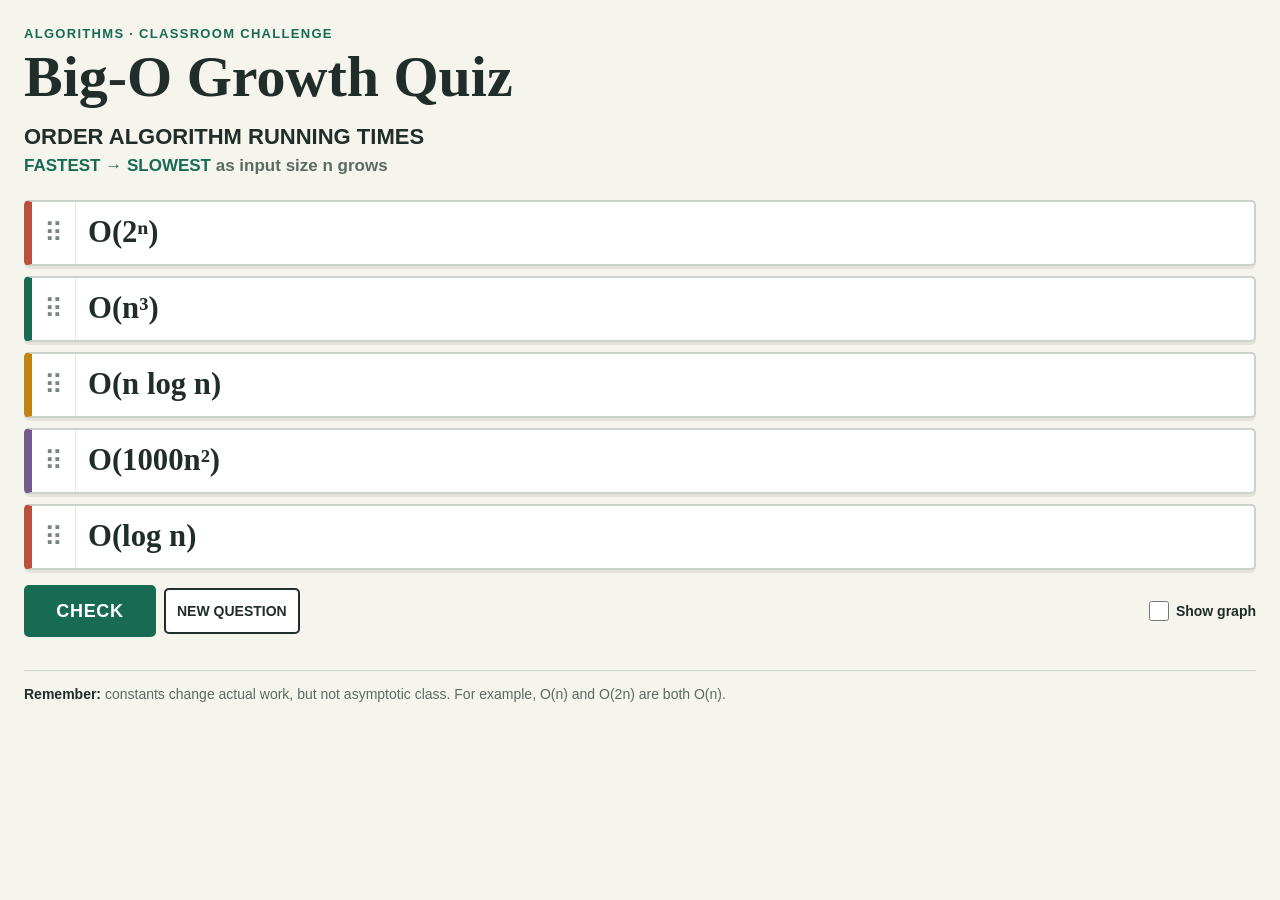
==== big_o_visualizer.html @ fd2ccb4d "Quiz for O(...), including a graph." ====
<!doctype html>
<html lang="en">
<head>
<meta charset="utf-8">
<meta name="viewport" content="width=device-width, initial-scale=1">
<title>Big-O Growth Quiz</title>
<style>
  :root {
    color-scheme: light;
    --paper: #f5f4ed;
    --ink: #202d29;
    --muted: #5d6a64;
    --line: #cbd2ca;
    --green: #176b52;
    --green-soft: #e1f0e8;
    --red: #a83f34;
    --red-soft: #f8e7e1;
    --gold: #d49a25;
    font-family: "Avenir Next", Avenir, "Segoe UI", sans-serif;
  }
  * { box-sizing: border-box; }
  body { margin: 0; min-width: 320px; color: var(--ink); background: var(--paper); }
  button, input { font: inherit; }
  button { min-height: 44px; border: 2px solid var(--ink); border-radius: 5px; padding: 7px 11px; color: var(--ink); background: #fff; font-weight: 850; cursor: pointer; }
  button:hover { background: #edf1eb; }
  button:focus-visible, input:focus-visible, [tabindex]:focus-visible { outline: 3px solid var(--gold); outline-offset: 3px; }
  .page { width: min(100% - 48px, 1800px); margin: 0 auto; padding: 26px 0 20px; }
  header { margin-bottom: 24px; }
  .eyebrow { color: var(--green); font-size: 13px; font-weight: 900; letter-spacing: .1em; }
  h1 { margin: 7px 0 18px; font: 700 clamp(38px, 7vw, 58px)/1 Georgia, "Times New Roman", serif; }
  .instruction { margin: 0; font-size: clamp(17px, 2.7vw, 22px); font-weight: 850; }
  .direction { margin: 6px 0 0; color: var(--muted); font-size: 17px; font-weight: 700; }
  .direction span { color: var(--green); font-weight: 900; white-space: nowrap; }
  .quiz { display: grid; gap: 15px; }
  .quiz.graph-visible { grid-template-columns: minmax(300px, .55fr) minmax(0, 1.45fr); column-gap: 24px; align-items: start; }
  .quiz.graph-visible > .cards, .quiz.graph-visible > .actions, .quiz.graph-visible > .feedback, .quiz.graph-visible > .note { grid-column: 1; }
  .cards { display: grid; gap: 10px; margin: 0; padding: 0; list-style: none; }
  .card { display: grid; grid-template-columns: 44px 1fr; align-items: center; min-height: 66px; border: 2px solid var(--line); border-left: 8px solid var(--card-color, var(--green)); border-radius: 5px; background: #fff; box-shadow: 0 3px 0 rgba(32,45,41,.08); cursor: grab; transition: transform 130ms ease, box-shadow 130ms ease, border-color 130ms ease; touch-action: manipulation; }
  .card:hover { transform: translateY(-2px); box-shadow: 0 5px 0 rgba(32,45,41,.1); }
  .card.dragging { opacity: .46; transform: scale(.985); }
  .card.drop-before { box-shadow: 0 -4px 0 var(--gold); }
  .card:active { cursor: grabbing; }
  .handle { display: grid; height: 100%; place-items: center; border-right: 1px solid #e4e8e2; color: #78867f; font-size: 26px; user-select: none; }
  .expression { padding: 10px 12px; font: 700 clamp(22px, 2.4vw, 31px)/1.1 Georgia, "Times New Roman", serif; }
  .actions { display: flex; flex-wrap: wrap; align-items: center; gap: 8px; }
  .check { min-width: 132px; min-height: 52px; border-color: var(--green); color: #fff; background: var(--green); font-size: 18px; letter-spacing: .04em; }
  .check:hover { border-color: #105640; background: #105640; }
  .new-question { min-height: 46px; font-size: 14px; }
  .graph-toggle { display: inline-flex; align-items: center; gap: 7px; margin-left: auto; font-size: 14px; font-weight: 750; cursor: pointer; }
  .graph-toggle input { width: 20px; height: 20px; margin: 0; accent-color: var(--green); }
  .feedback { min-height: 38px; padding: 0; font-size: 17px; font-weight: 750; line-height: 1.45; }
  .feedback:empty { min-height: 0; }
  .feedback.correct { color: var(--green); }
  .feedback.incorrect { color: var(--red); }
  .feedback .detail { display: block; margin-top: 4px; color: var(--ink); font-size: 15px; font-weight: 550; }
  .note { margin: 3px 0 0; padding-top: 13px; border-top: 1px solid var(--line); color: var(--muted); font-size: 14px; line-height: 1.5; }
  .note strong { color: var(--ink); }
  .graph { min-width: 0; margin-top: 8px; padding-top: 15px; border-top: 2px solid var(--ink); }
  .quiz.graph-visible > .graph { grid-column: 2; grid-row: 1 / span 4; margin-top: 0; padding-top: 0; border-top: 0; }
  .graph[hidden] { display: none; }
  .graph h2 { margin: 0 0 5px; font: 700 22px Georgia, "Times New Roman", serif; }
  .graph p { margin: 0 0 6px; color: var(--muted); font-size: 13px; }
  .graph-head { display: flex; align-items: start; justify-content: space-between; gap: 12px; margin-bottom: 8px; }
  .scale-toggle { display: inline-flex; flex: 0 0 auto; border: 1px solid var(--line); border-radius: 4px; padding: 2px; background: #fff; }
  .scale-toggle button { min-height: 32px; border: 0; border-radius: 3px; padding: 5px 10px; font-size: 13px; }
  .scale-toggle button[aria-pressed="true"] { color: #fff; background: var(--green); }
  #question-graph { display: block; width: 100%; height: auto; overflow: visible; }
  .grid { stroke: #dce2dc; stroke-width: 1; }
  .axis { stroke: #46534d; stroke-width: 1.5; }
  .tick { fill: #4e5c55; font: 13px "Avenir Next", Avenir, sans-serif; }
  .axis-label { fill: var(--ink); font: 700 14px "Avenir Next", Avenir, sans-serif; }
  .curve { fill: none; stroke-width: 3.5; stroke-linecap: round; stroke-linejoin: round; }
  .legend { display: flex; flex-wrap: wrap; gap: 8px 18px; padding-top: 8px; }
  .legend-item { display: inline-flex; align-items: center; gap: 8px; font: 700 17px Georgia, "Times New Roman", serif; }
  .swatch { width: 22px; height: 5px; background: var(--swatch); }
  @media (max-width: 900px) {
    .quiz.graph-visible { grid-template-columns: minmax(0, 1fr); }
    .quiz.graph-visible > .graph { grid-column: 1; grid-row: auto; }
  }
  @media (max-width: 520px) {
    .page { width: min(100% - 24px, 1800px); padding-top: 24px; }
    header { margin-bottom: 18px; }
    .card { grid-template-columns: 43px 1fr; min-height: 66px; }
    .expression { padding-inline: 12px; }
    .check { flex: 1; min-width: 150px; }
    .new-question { flex: 1; }
    .graph-toggle { margin: 3px 0 0; }
    .graph-head { align-items: center; }
    .scale-toggle button { padding-inline: 7px; }
  }
  @media (prefers-reduced-motion: reduce) { .card { transition: none; } }
</style>
</head>
<body>
<main class="page">
  <header>
    <div class="eyebrow">ALGORITHMS · CLASSROOM CHALLENGE</div>
    <h1>Big-O Growth Quiz</h1>
    <p class="instruction">ORDER ALGORITHM RUNNING TIMES</p>
    <p class="direction"><span>FASTEST → SLOWEST</span> as input size n grows</p>
  </header>

  <section class="quiz" aria-label="Big-O sorting quiz">
    <ol id="cards" class="cards" aria-label="Complexity cards to sort"></ol>
    <div class="actions">
      <button id="check" class="check" type="button">CHECK</button>
      <button id="new-question" class="new-question" type="button">NEW QUESTION</button>
      <label class="graph-toggle"><input id="show-graph" type="checkbox"> Show graph</label>
    </div>
    <div id="feedback" class="feedback" aria-live="polite" aria-atomic="true"></div>
    <p class="note"><strong>Remember:</strong> constants change actual work, but not asymptotic class. For example, O(n) and O(2n) are both O(n).</p>
    <section id="graph" class="graph" aria-label="Graph of this question's functions" hidden>
      <div class="graph-head">
        <div><h2>This question, graphed</h2><p id="graph-description">Operations (linear scale), using actual function values.</p></div>
        <div class="scale-toggle" role="group" aria-label="Graph Y-axis scale">
          <button type="button" data-scale="linear" aria-pressed="true">Linear</button>
          <button type="button" data-scale="log" aria-pressed="false">Log</button>
        </div>
      </div>
      <svg id="question-graph" viewBox="0 0 800 320" role="img" aria-label="Logarithmic graph of the current complexity functions"></svg>
      <div id="legend" class="legend" aria-label="Graph legend"></div>
    </section>
  </section>
</main>
<script>
"use strict";

const FUNCTIONS = [
  { id: "constant", label: "O(1)", rank: 0, evaluate: () => 1, log10: () => 0 },
  { id: "log", label: "O(log n)", rank: 1, evaluate: n => Math.log2(n), log10: n => Math.log10(Math.log2(n)) },
  { id: "linear", label: "O(n)", rank: 2, evaluate: n => n, log10: n => Math.log10(n) },
  { id: "double-linear", label: "O(2n)", rank: 2, evaluate: n => 2 * n, log10: n => Math.log10(2 * n) },
  { id: "thousand-linear", label: "O(1000n)", rank: 2, evaluate: n => 1000 * n, log10: n => 3 + Math.log10(n) },
  { id: "n-log-n", label: "O(n log n)", rank: 3, evaluate: n => n * Math.log2(n), log10: n => Math.log10(n * Math.log2(n)) },
  { id: "n-log-plus-n", label: "O(n log n + n)", rank: 3, dominant: "n log n", evaluate: n => n * Math.log2(n) + n, log10: n => logSum([Math.log10(n * Math.log2(n)), Math.log10(n)]) },
  { id: "quadratic", label: "O(n²)", rank: 4, evaluate: n => n * n, log10: n => 2 * Math.log10(n) },
  { id: "thousand-quadratic", label: "O(1000n²)", rank: 4, evaluate: n => 1000 * n * n, log10: n => 3 + 2 * Math.log10(n) },
  { id: "n2-plus-nlog", label: "O(n² + n log n)", rank: 4, dominant: "n²", evaluate: n => n * n + n * Math.log2(n), log10: n => logSum([2 * Math.log10(n), Math.log10(n * Math.log2(n))]) },
  { id: "1000n-plus-n2", label: "O(1000n + n²)", rank: 4, dominant: "n²", evaluate: n => 1000 * n + n * n, log10: n => logSum([3 + Math.log10(n), 2 * Math.log10(n)]) },
  { id: "cubic", label: "O(n³)", rank: 5, evaluate: n => n ** 3, log10: n => 3 * Math.log10(n) },
  { id: "exponential", label: "O(2ⁿ)", rank: 6, evaluate: n => 2 ** n, log10: n => n * Math.LOG10E * Math.LN2 },
  { id: "factorial", label: "O(n!)", rank: 7, evaluate: n => factorial(n), log10: n => logFactorial(n) }
];
const BY_ID = new Map(FUNCTIONS.map(item => [item.id, item]));
const GROUPS = Array.from({ length: 8 }, (_, rank) => FUNCTIONS.filter(item => item.rank === rank));
const COLORS = ["#176b52", "#bb513c", "#3975a3", "#c18412", "#725b8b"];
const cards = document.querySelector("#cards");
const feedback = document.querySelector("#feedback");
const graphSection = document.querySelector("#graph");
const quiz = document.querySelector(".quiz");
let question = [];
let previousQuestion = "";
let draggedCard = null;
let graphScale = "linear";

function factorial(n) {
  let value = 1;
  for (let factor = 2; factor <= n; factor += 1) value *= factor;
  return value;
}

function logFactorial(n) {
  let total = 0;
  for (let factor = 2; factor <= n; factor += 1) total += Math.log10(factor);
  return total;
}

function logSum(logValues) {
  const largest = Math.max(...logValues);
  return largest + Math.log10(logValues.reduce((sum, value) => sum + 10 ** (value - largest), 0));
}

function shuffle(items) {
  const result = [...items];
  for (let index = result.length - 1; index > 0; index -= 1) {
    const other = Math.floor(Math.random() * (index + 1));
    [result[index], result[other]] = [result[other], result[index]];
  }
  return result;
}

function newQuestion() {
  let chosen;
  let signature;
  do {
    const ranks = shuffle([0, 1, 2, 3, 4, 5, 6, 7]).slice(0, 5);
    chosen = ranks.map(rank => GROUPS[rank][Math.floor(Math.random() * GROUPS[rank].length)]);
    signature = chosen.map(item => item.id).sort().join("|");
  } while (signature === previousQuestion);
  previousQuestion = signature;
  question = chosen.sort((a, b) => a.rank - b.rank);
  renderCards(shuffle(question));
  feedback.className = "feedback";
  feedback.textContent = "";
  if (!graphSection.hidden) drawGraph();
}

function renderCards(items) {
  cards.replaceChildren(...items.map(item => {
    const card = document.createElement("li");
    card.className = "card";
    card.draggable = true;
    card.tabIndex = 0;
    card.dataset.id = item.id;
    card.style.setProperty("--card-color", COLORS[item.rank % COLORS.length]);
    card.setAttribute("aria-label", `${item.label}. Drag to reorder, or focus and use the up and down arrow keys.`);
    card.innerHTML = `<span class="handle" aria-hidden="true">⠿</span><span class="expression"></span>`;
    card.querySelector(".expression").textContent = item.label;
    card.addEventListener("dragstart", onDragStart);
    card.addEventListener("dragend", onDragEnd);
    card.addEventListener("dragover", onDragOver);
    card.addEventListener("drop", event => event.preventDefault());
    card.addEventListener("keydown", onCardKeyDown);
    return card;
  }));
}

function onDragStart(event) {
  draggedCard = event.currentTarget;
  draggedCard.classList.add("dragging");
  event.dataTransfer.effectAllowed = "move";
  event.dataTransfer.setData("text/plain", draggedCard.dataset.id);
}

function onDragOver(event) {
  event.preventDefault();
  const target = event.currentTarget;
  if (!draggedCard || target === draggedCard) return;
  const bounds = target.getBoundingClientRect();
  const insertAfter = event.clientY > bounds.top + bounds.height / 2;
  cards.insertBefore(draggedCard, insertAfter ? target.nextSibling : target);
  clearFeedback();
}

function onDragEnd() {
  if (draggedCard) draggedCard.classList.remove("dragging");
  draggedCard = null;
}

function onCardKeyDown(event) {
  if (event.key !== "ArrowUp" && event.key !== "ArrowDown") return;
  event.preventDefault();
  const card = event.currentTarget;
  const sibling = event.key === "ArrowUp" ? card.previousElementSibling : card.nextElementSibling;
  if (!sibling) return;
  if (event.key === "ArrowUp") cards.insertBefore(card, sibling);
  else cards.insertBefore(sibling, card);
  card.focus();
  clearFeedback();
}

function clearFeedback() {
  feedback.className = "feedback";
  feedback.textContent = "";
}

function checkAnswer() {
  const answer = [...cards.children].map(card => BY_ID.get(card.dataset.id));
  const correct = answer.every((item, index) => item.id === question[index].id);
  feedback.className = `feedback ${correct ? "correct" : "incorrect"}`;
  feedback.replaceChildren();

  const headline = document.createElement("span");
  if (correct) {
    headline.textContent = `✓ Correct! ${question.map(item => item.label).join(" < ")}.`;
  } else {
    const inversion = answer.find((item, index) => index < answer.length - 1 && item.rank > answer[index + 1].rank);
    const next = answer[answer.indexOf(inversion) + 1];
    headline.textContent = `✗ Not quite. ${next.label} grows more slowly than ${inversion.label}.`;
  }
  feedback.append(headline);

  const composite = question.find(item => item.dominant);
  if (composite) {
    const detail = document.createElement("span");
    detail.className = "detail";
    detail.textContent = composite.id === "n-log-plus-n"
      ? "O(n log n + n) is O(n log n): n log n eventually outgrows n."
      : composite.id === "n2-plus-nlog"
        ? "O(n² + n log n) is O(n²): n² eventually outgrows n log n."
        : "O(1000n + n²) is O(n²): the quadratic term eventually outgrows the linear term.";
    feedback.append(detail);
  }
}

function graphRange() {
  const fastestRank = Math.max(...question.map(item => item.rank));
  if (fastestRank === 7) return 16;
  if (fastestRank === 6) return 20;
  if (fastestRank === 5) return 40;
  return 100;
}

function drawGraph() {
  const svg = document.querySelector("#question-graph");
  const legend = document.querySelector("#legend");
  const width = 800;
  const height = 320;
  const pad = { left: 74, right: 18, top: 18, bottom: 52 };
  const plotWidth = width - pad.left - pad.right;
  const plotHeight = height - pad.top - pad.bottom;
  const maxN = graphRange();
  const maxValue = Math.max(...question.map(item => item.evaluate(maxN)));
  const maxLog = Math.max(...question.map(item => item.log10(maxN)));
  const linearStep = niceStep(maxValue / 5);
  const yMax = graphScale === "linear" ? linearStep * Math.ceil(maxValue / linearStep) : Math.max(1, Math.ceil(maxLog));
  const x = n => pad.left + ((n - 1) / (maxN - 1)) * plotWidth;
  const y = value => pad.top + plotHeight - (value / yMax) * plotHeight;
  const parts = [];
  const yStep = graphScale === "linear" ? linearStep : yMax <= 8 ? 1 : Math.ceil(yMax / 8);

  for (let tick = 0; tick <= yMax; tick += yStep) {
    const yy = y(tick);
    parts.push(`<line class="grid" x1="${pad.left}" y1="${yy}" x2="${width - pad.right}" y2="${yy}"/>`);
    const label = graphScale === "linear" ? formatAxisValue(tick) : tick === 0 ? "1" : `10${superscript(tick)}`;
    parts.push(`<text class="tick" x="${pad.left - 10}" y="${yy + 4}" text-anchor="end">${label}</text>`);
  }
  const xTicks = [1, Math.round(maxN / 4), Math.round(maxN / 2), Math.round(maxN * 3 / 4), maxN];
  for (const tick of [...new Set(xTicks)]) {
    const xx = x(tick);
    parts.push(`<line class="grid" x1="${xx}" y1="${pad.top}" x2="${xx}" y2="${pad.top + plotHeight}"/>`);
    parts.push(`<text class="tick" x="${xx}" y="${pad.top + plotHeight + 22}" text-anchor="middle">${tick}</text>`);
  }
  parts.push(`<line class="axis" x1="${pad.left}" y1="${pad.top + plotHeight}" x2="${width - pad.right}" y2="${pad.top + plotHeight}"/>`);
  parts.push(`<line class="axis" x1="${pad.left}" y1="${pad.top}" x2="${pad.left}" y2="${pad.top + plotHeight}"/>`);
  parts.push(`<text class="axis-label" x="${pad.left + plotWidth / 2}" y="${height - 8}" text-anchor="middle">Input size, n</text>`);
  parts.push(`<text class="axis-label" x="16" y="${pad.top + plotHeight / 2}" text-anchor="middle" transform="rotate(-90 16 ${pad.top + plotHeight / 2})">Operations${graphScale === "log" ? " (log scale)" : ""}</text>`);

  question.forEach((item, index) => {
    const points = [];
    let started = false;
    for (let n = 1; n <= maxN; n += 1) {
      const value = graphScale === "linear" ? item.evaluate(n) : item.log10(n);
      if (!Number.isFinite(value) || (graphScale === "log" && value < 0)) continue;
      points.push(`${started ? "L" : "M"}${x(n).toFixed(1)},${y(value).toFixed(1)}`);
      started = true;
    }
    parts.push(`<path class="curve" d="${points.join(" ")}" stroke="${COLORS[index % COLORS.length]}"/>`);
  });
  svg.innerHTML = parts.join("");
  document.querySelector("#graph-description").textContent = graphScale === "linear"
    ? "Operations (linear scale), using actual function values."
    : "Operations (log scale), using the same function values.";
  svg.setAttribute("aria-label", `${graphScale === "linear" ? "Linear" : "Logarithmic"} graph of the current complexity functions`);
  legend.replaceChildren(...question.map((item, index) => {
    const entry = document.createElement("span");
    entry.className = "legend-item";
    entry.innerHTML = `<span class="swatch" style="--swatch:${COLORS[index % COLORS.length]}"></span>`;
    const label = document.createElement("span");
    label.textContent = item.label;
    entry.append(label);
    return entry;
  }));
}

function niceStep(rawStep) {
  const magnitude = 10 ** Math.floor(Math.log10(Math.max(1, rawStep)));
  const normalized = rawStep / magnitude;
  const multiplier = normalized <= 1 ? 1 : normalized <= 2 ? 2 : normalized <= 5 ? 5 : 10;
  return multiplier * magnitude;
}

function formatAxisValue(value) {
  if (value === 0) return "0";
  if (value < 1e6) return Math.round(value).toLocaleString("en-US");
  const exponent = Math.floor(Math.log10(value));
  const mantissa = Number((value / 10 ** exponent).toPrecision(2));
  return `${mantissa} × 10${superscript(exponent)}`;
}

function superscript(number) {
  const digits = { "0": "⁰", "1": "¹", "2": "²", "3": "³", "4": "⁴", "5": "⁵", "6": "⁶", "7": "⁷", "8": "⁸", "9": "⁹" };
  return String(number).split("").map(digit => digits[digit]).join("");
}

document.querySelector("#check").addEventListener("click", checkAnswer);
document.querySelector("#new-question").addEventListener("click", newQuestion);
document.querySelector("#show-graph").addEventListener("change", event => {
  graphSection.hidden = !event.target.checked;
  quiz.classList.toggle("graph-visible", event.target.checked);
  if (event.target.checked) drawGraph();
});
document.querySelectorAll("[data-scale]").forEach(button => button.addEventListener("click", () => {
  graphScale = button.dataset.scale;
  document.querySelectorAll("[data-scale]").forEach(option => option.setAttribute("aria-pressed", String(option === button)));
  if (!graphSection.hidden) drawGraph();
}));
newQuestion();
</script>
</body>
</html>
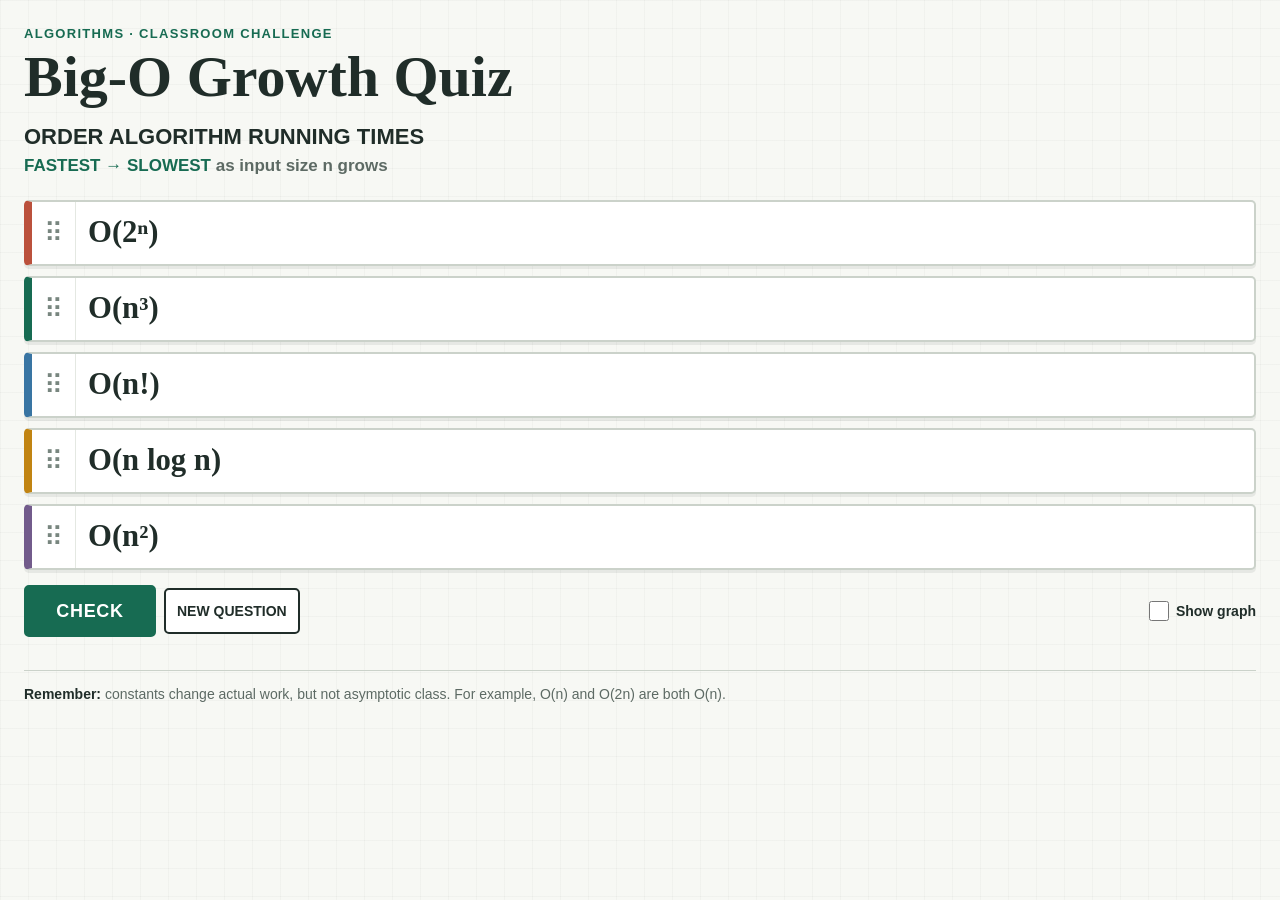
==== commit 852b572a: "GitHub Page." ====
--- a/big_o_visualizer.html
+++ b/big_o_visualizer.html
@@ -19,7 +19,14 @@
     font-family: "Avenir Next", Avenir, "Segoe UI", sans-serif;
   }
   * { box-sizing: border-box; }
-  body { margin: 0; min-width: 320px; color: var(--ink); background: var(--paper); }
+  body {
+    margin: 0;
+    min-width: 320px;
+    color: var(--ink);
+    background-color: #f7f8f4;
+    background-image: linear-gradient(rgba(23,33,30,.027) 1px, transparent 1px), linear-gradient(90deg, rgba(23,33,30,.027) 1px, transparent 1px);
+    background-size: 28px 28px;
+  }
   button, input { font: inherit; }
   button { min-height: 44px; border: 2px solid var(--ink); border-radius: 5px; padding: 7px 11px; color: var(--ink); background: #fff; font-weight: 850; cursor: pointer; }
   button:hover { background: #edf1eb; }
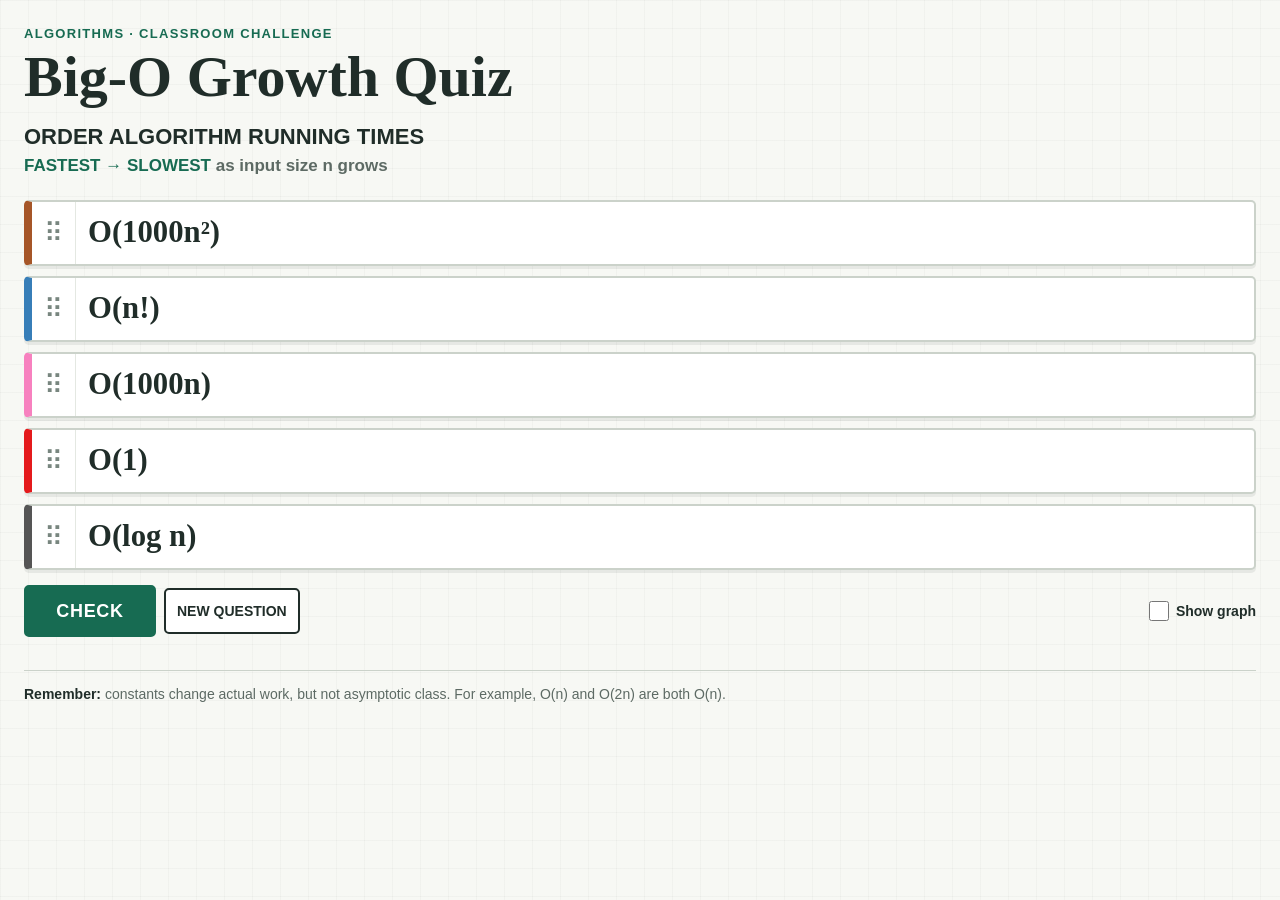
==== commit 8fa17a9c: "O(...): colors shuffled, but consistent with the graph." ====
--- a/big_o_visualizer.html
+++ b/big_o_visualizer.html
@@ -150,12 +150,13 @@
 ];
 const BY_ID = new Map(FUNCTIONS.map(item => [item.id, item]));
 const GROUPS = Array.from({ length: 8 }, (_, rank) => FUNCTIONS.filter(item => item.rank === rank));
-const COLORS = ["#176b52", "#bb513c", "#3975a3", "#c18412", "#725b8b"];
+const COLOR_PALETTE = ["#377eb8", "#ff7f00", "#4daf4a", "#e41a1c", "#984ea3", "#a65628", "#f781bf", "#555555"];
 const cards = document.querySelector("#cards");
 const feedback = document.querySelector("#feedback");
 const graphSection = document.querySelector("#graph");
 const quiz = document.querySelector(".quiz");
 let question = [];
+let questionColors = new Map();
 let previousQuestion = "";
 let draggedCard = null;
 let graphScale = "linear";
@@ -196,6 +197,8 @@
   } while (signature === previousQuestion);
   previousQuestion = signature;
   question = chosen.sort((a, b) => a.rank - b.rank);
+  const shuffledColors = shuffle(COLOR_PALETTE);
+  questionColors = new Map(question.map((item, index) => [item.id, shuffledColors[index]]));
   renderCards(shuffle(question));
   feedback.className = "feedback";
   feedback.textContent = "";
@@ -209,7 +212,7 @@
     card.draggable = true;
     card.tabIndex = 0;
     card.dataset.id = item.id;
-    card.style.setProperty("--card-color", COLORS[item.rank % COLORS.length]);
+    card.style.setProperty("--card-color", questionColors.get(item.id));
     card.setAttribute("aria-label", `${item.label}. Drag to reorder, or focus and use the up and down arrow keys.`);
     card.innerHTML = `<span class="handle" aria-hidden="true">⠿</span><span class="expression"></span>`;
     card.querySelector(".expression").textContent = item.label;
@@ -342,17 +345,17 @@
       points.push(`${started ? "L" : "M"}${x(n).toFixed(1)},${y(value).toFixed(1)}`);
       started = true;
     }
-    parts.push(`<path class="curve" d="${points.join(" ")}" stroke="${COLORS[index % COLORS.length]}"/>`);
+    parts.push(`<path class="curve" d="${points.join(" ")}" stroke="${questionColors.get(item.id)}"/>`);
   });
   svg.innerHTML = parts.join("");
   document.querySelector("#graph-description").textContent = graphScale === "linear"
     ? "Operations (linear scale), using actual function values."
     : "Operations (log scale), using the same function values.";
   svg.setAttribute("aria-label", `${graphScale === "linear" ? "Linear" : "Logarithmic"} graph of the current complexity functions`);
-  legend.replaceChildren(...question.map((item, index) => {
+  legend.replaceChildren(...question.map(item => {
     const entry = document.createElement("span");
     entry.className = "legend-item";
-    entry.innerHTML = `<span class="swatch" style="--swatch:${COLORS[index % COLORS.length]}"></span>`;
+    entry.innerHTML = `<span class="swatch" style="--swatch:${questionColors.get(item.id)}"></span>`;
     const label = document.createElement("span");
     label.textContent = item.label;
     entry.append(label);
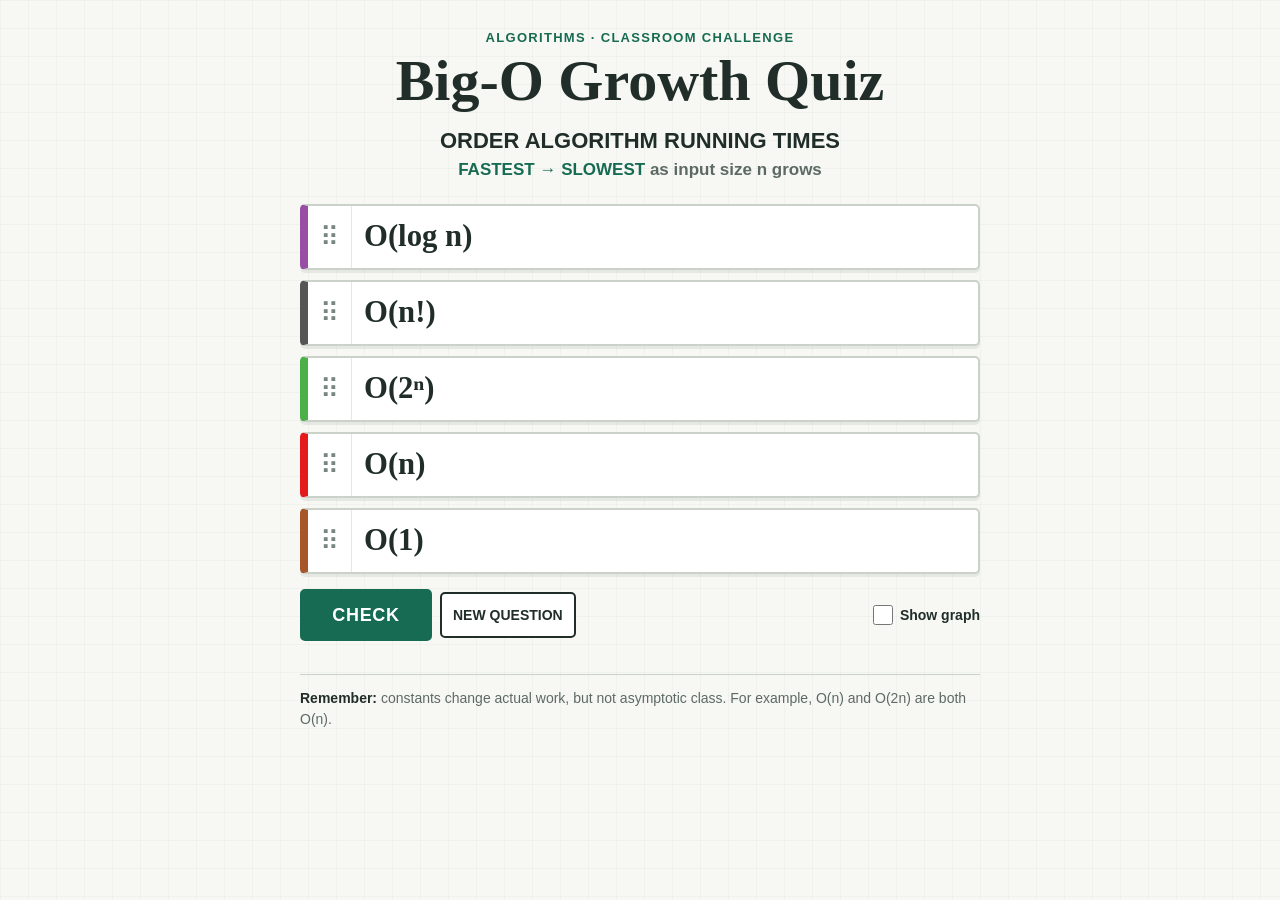
==== commit 29fc5203: "O(...): quiz in the center, when there's no graph." ====
--- a/big_o_visualizer.html
+++ b/big_o_visualizer.html
@@ -31,7 +31,9 @@
   button { min-height: 44px; border: 2px solid var(--ink); border-radius: 5px; padding: 7px 11px; color: var(--ink); background: #fff; font-weight: 850; cursor: pointer; }
   button:hover { background: #edf1eb; }
   button:focus-visible, input:focus-visible, [tabindex]:focus-visible { outline: 3px solid var(--gold); outline-offset: 3px; }
-  .page { width: min(100% - 48px, 1800px); margin: 0 auto; padding: 26px 0 20px; }
+  .page { width: min(calc(100% - 32px), 728px); margin: 0 auto; padding: 30px 24px 24px; }
+  .page.graph-visible { width: min(100% - 48px, 1800px); padding: 26px 0 20px; }
+  .page:not(.graph-visible) header { text-align: center; }
   header { margin-bottom: 24px; }
   .eyebrow { color: var(--green); font-size: 13px; font-weight: 900; letter-spacing: .1em; }
   h1 { margin: 7px 0 18px; font: 700 clamp(38px, 7vw, 58px)/1 Georgia, "Times New Roman", serif; }
@@ -85,7 +87,8 @@
     .quiz.graph-visible > .graph { grid-column: 1; grid-row: auto; }
   }
   @media (max-width: 520px) {
-    .page { width: min(100% - 24px, 1800px); padding-top: 24px; }
+    .page { width: min(100% - 24px, 728px); padding: 24px 16px 20px; }
+    .page.graph-visible { width: min(100% - 24px, 1800px); padding: 24px 0 20px; }
     header { margin-bottom: 18px; }
     .card { grid-template-columns: 43px 1fr; min-height: 66px; }
     .expression { padding-inline: 12px; }
@@ -155,6 +158,7 @@
 const feedback = document.querySelector("#feedback");
 const graphSection = document.querySelector("#graph");
 const quiz = document.querySelector(".quiz");
+const page = document.querySelector(".page");
 let question = [];
 let questionColors = new Map();
 let previousQuestion = "";
@@ -388,6 +392,7 @@
 document.querySelector("#show-graph").addEventListener("change", event => {
   graphSection.hidden = !event.target.checked;
   quiz.classList.toggle("graph-visible", event.target.checked);
+  page.classList.toggle("graph-visible", event.target.checked);
   if (event.target.checked) drawGraph();
 });
 document.querySelectorAll("[data-scale]").forEach(button => button.addEventListener("click", () => {
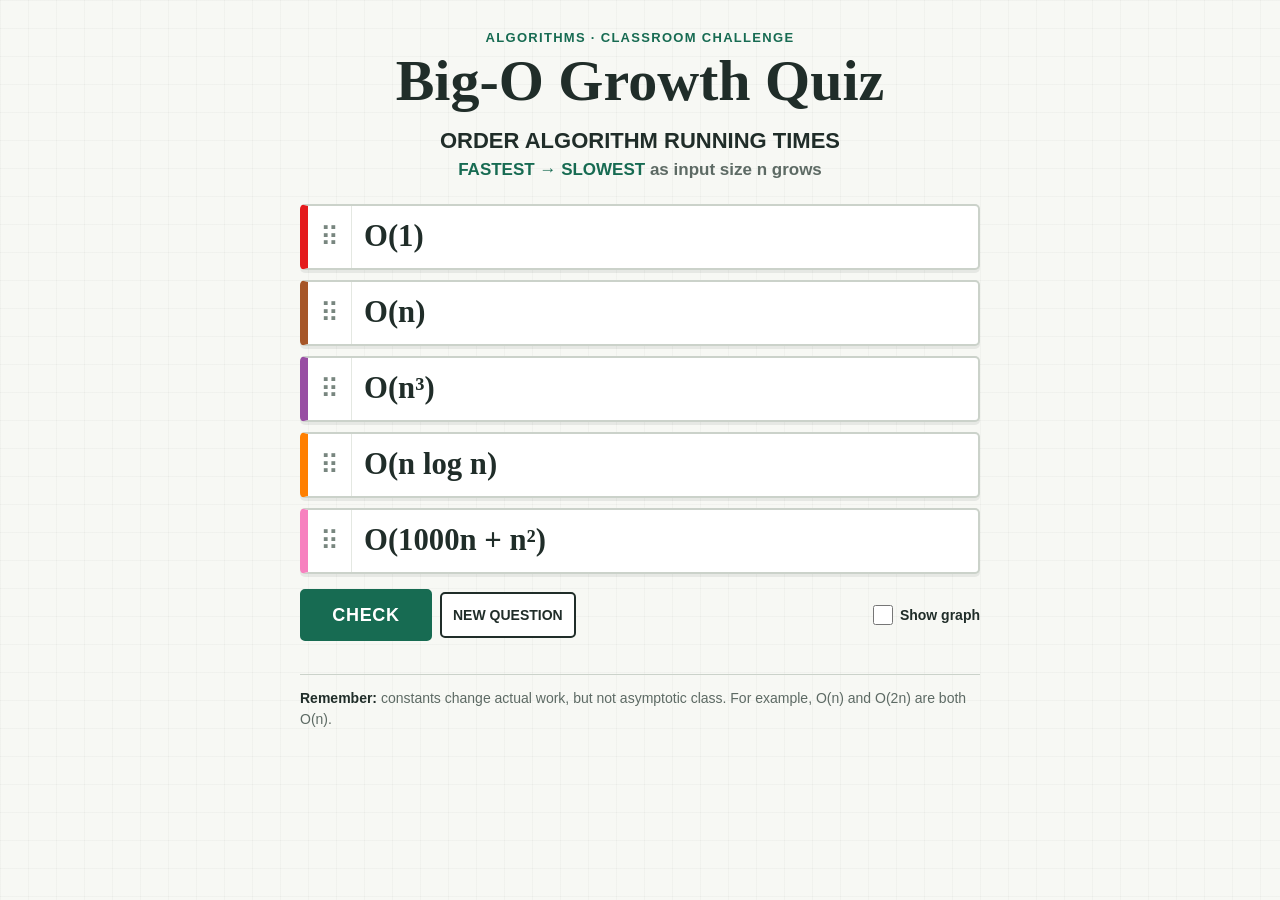
==== commit 51c64be6: "Favicon everywhere." ====
--- a/big_o_visualizer.html
+++ b/big_o_visualizer.html
@@ -3,6 +3,7 @@
 <head>
 <meta charset="utf-8">
 <meta name="viewport" content="width=device-width, initial-scale=1">
+<link rel="icon" type="image/svg+xml" href="favicon.svg">
 <title>Big-O Growth Quiz</title>
 <style>
   :root {
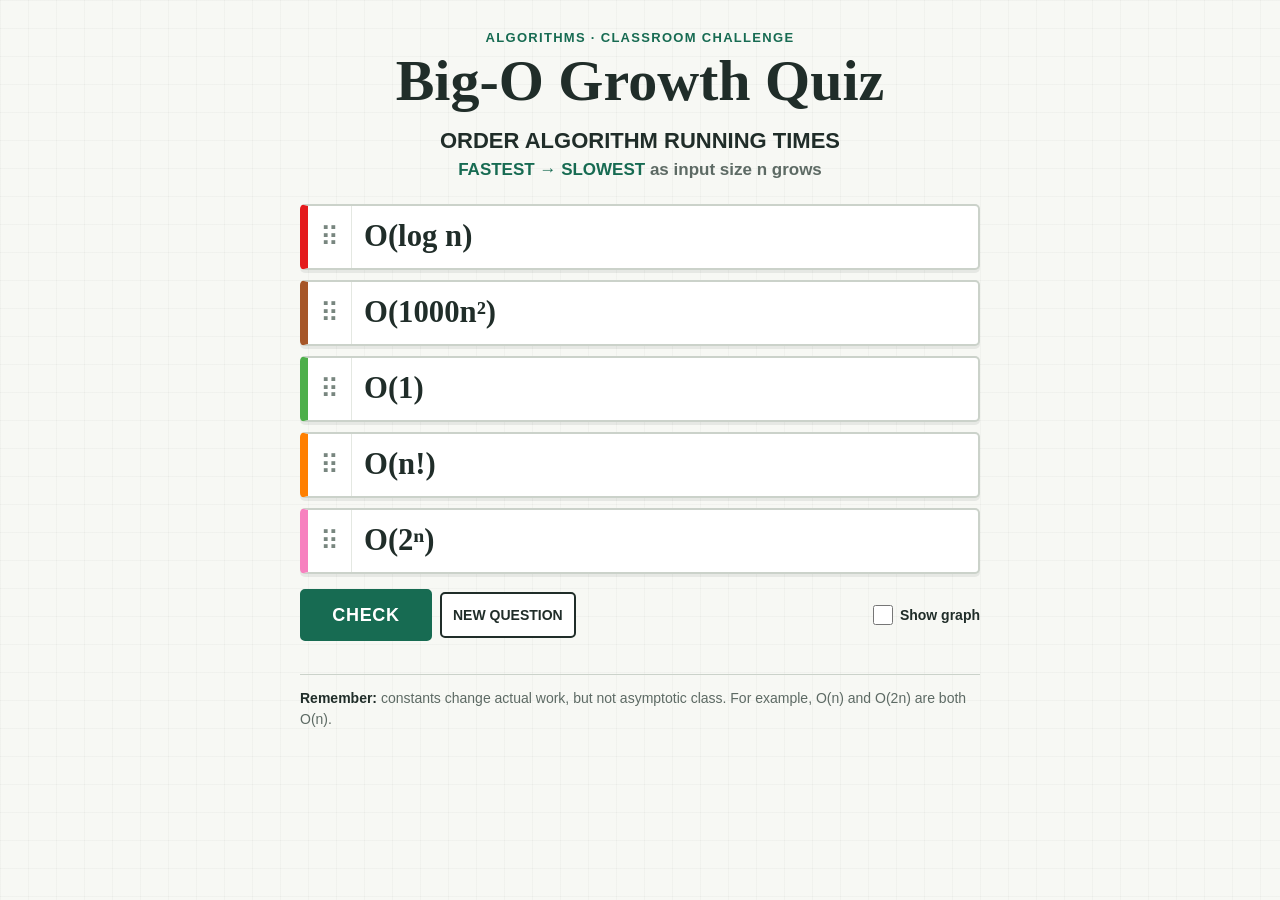
==== commit 2e7475a2: "O(...): graph can move more to the right while keeping the scale." ====
--- a/big_o_visualizer.html
+++ b/big_o_visualizer.html
@@ -71,6 +71,8 @@
   .graph h2 { margin: 0 0 5px; font: 700 22px Georgia, "Times New Roman", serif; }
   .graph p { margin: 0 0 6px; color: var(--muted); font-size: 13px; }
   .graph-head { display: flex; align-items: start; justify-content: space-between; gap: 12px; margin-bottom: 8px; }
+  .graph-controls { display: flex; align-items: end; justify-content: flex-end; gap: 12px; flex-wrap: wrap; }
+  .graph-pan-hint { max-width: 200px; color: var(--muted); font-size: 12px; font-weight: 800; line-height: 1.35; text-align: right; }
   .scale-toggle { display: inline-flex; flex: 0 0 auto; border: 1px solid var(--line); border-radius: 4px; padding: 2px; background: #fff; }
   .scale-toggle button { min-height: 32px; border: 0; border-radius: 3px; padding: 5px 10px; font-size: 13px; }
   .scale-toggle button[aria-pressed="true"] { color: #fff; background: var(--green); }
@@ -123,9 +125,12 @@
     <section id="graph" class="graph" aria-label="Graph of this question's functions" hidden>
       <div class="graph-head">
         <div><h2>This question, graphed</h2><p id="graph-description">Operations (linear scale), using actual function values.</p></div>
-        <div class="scale-toggle" role="group" aria-label="Graph Y-axis scale">
-          <button type="button" data-scale="linear" aria-pressed="true">Linear</button>
-          <button type="button" data-scale="log" aria-pressed="false">Log</button>
+        <div class="graph-controls">
+          <div class="graph-pan-hint">Drag the graph left or right to inspect a local window of n.</div>
+          <div class="scale-toggle" role="group" aria-label="Graph Y-axis scale">
+            <button type="button" data-scale="linear" aria-pressed="true">Linear</button>
+            <button type="button" data-scale="log" aria-pressed="false">Log</button>
+          </div>
         </div>
       </div>
       <svg id="question-graph" viewBox="0 0 800 320" role="img" aria-label="Logarithmic graph of the current complexity functions"></svg>
@@ -165,6 +170,11 @@
 let previousQuestion = "";
 let draggedCard = null;
 let graphScale = "linear";
+let graphWindowStart = 1;
+const GRAPH_WINDOW_SIZE = 20;
+const GRAPH_DOMAIN_MAX = 80;
+const GRAPH_REFERENCE_N = 20;
+let graphDragState = null;
 
 function factorial(n) {
   let value = 1;
@@ -190,6 +200,23 @@
     [result[index], result[other]] = [result[other], result[index]];
   }
   return result;
+}
+
+function clamp(value, min, max) {
+  return Math.min(max, Math.max(min, value));
+}
+
+function graphWindow() {
+  const start = clamp(graphWindowStart, 1, GRAPH_DOMAIN_MAX - GRAPH_WINDOW_SIZE + 1);
+  return {
+    start,
+    end: start + GRAPH_WINDOW_SIZE - 1,
+    size: GRAPH_WINDOW_SIZE
+  };
+}
+
+function setGraphWindowFromQuestion() {
+  graphWindowStart = 1;
 }
 
 function newQuestion() {
@@ -207,6 +234,7 @@
   renderCards(shuffle(question));
   feedback.className = "feedback";
   feedback.textContent = "";
+  setGraphWindowFromQuestion();
   if (!graphSection.hidden) drawGraph();
 }
 
@@ -298,14 +326,6 @@
   }
 }
 
-function graphRange() {
-  const fastestRank = Math.max(...question.map(item => item.rank));
-  if (fastestRank === 7) return 16;
-  if (fastestRank === 6) return 20;
-  if (fastestRank === 5) return 40;
-  return 100;
-}
-
 function drawGraph() {
   const svg = document.querySelector("#question-graph");
   const legend = document.querySelector("#legend");
@@ -314,12 +334,12 @@
   const pad = { left: 74, right: 18, top: 18, bottom: 52 };
   const plotWidth = width - pad.left - pad.right;
   const plotHeight = height - pad.top - pad.bottom;
-  const maxN = graphRange();
-  const maxValue = Math.max(...question.map(item => item.evaluate(maxN)));
-  const maxLog = Math.max(...question.map(item => item.log10(maxN)));
+  const visible = graphWindow();
+  const maxValue = Math.max(...question.map(item => item.evaluate(GRAPH_REFERENCE_N)));
+  const maxLog = Math.max(...question.map(item => item.log10(GRAPH_REFERENCE_N)));
   const linearStep = niceStep(maxValue / 5);
   const yMax = graphScale === "linear" ? linearStep * Math.ceil(maxValue / linearStep) : Math.max(1, Math.ceil(maxLog));
-  const x = n => pad.left + ((n - 1) / (maxN - 1)) * plotWidth;
+  const x = n => pad.left + ((n - visible.start) / (visible.size - 1)) * plotWidth;
   const y = value => pad.top + plotHeight - (value / yMax) * plotHeight;
   const parts = [];
   const yStep = graphScale === "linear" ? linearStep : yMax <= 8 ? 1 : Math.ceil(yMax / 8);
@@ -330,7 +350,7 @@
     const label = graphScale === "linear" ? formatAxisValue(tick) : tick === 0 ? "1" : `10${superscript(tick)}`;
     parts.push(`<text class="tick" x="${pad.left - 10}" y="${yy + 4}" text-anchor="end">${label}</text>`);
   }
-  const xTicks = [1, Math.round(maxN / 4), Math.round(maxN / 2), Math.round(maxN * 3 / 4), maxN];
+  const xTicks = Array.from({ length: 5 }, (_, index) => Math.round(visible.start + ((visible.end - visible.start) * index) / 4));
   for (const tick of [...new Set(xTicks)]) {
     const xx = x(tick);
     parts.push(`<line class="grid" x1="${xx}" y1="${pad.top}" x2="${xx}" y2="${pad.top + plotHeight}"/>`);
@@ -341,10 +361,10 @@
   parts.push(`<text class="axis-label" x="${pad.left + plotWidth / 2}" y="${height - 8}" text-anchor="middle">Input size, n</text>`);
   parts.push(`<text class="axis-label" x="16" y="${pad.top + plotHeight / 2}" text-anchor="middle" transform="rotate(-90 16 ${pad.top + plotHeight / 2})">Operations${graphScale === "log" ? " (log scale)" : ""}</text>`);
 
-  question.forEach((item, index) => {
+  question.forEach((item) => {
     const points = [];
     let started = false;
-    for (let n = 1; n <= maxN; n += 1) {
+    for (let n = visible.start; n <= visible.end; n += 1) {
       const value = graphScale === "linear" ? item.evaluate(n) : item.log10(n);
       if (!Number.isFinite(value) || (graphScale === "log" && value < 0)) continue;
       points.push(`${started ? "L" : "M"}${x(n).toFixed(1)},${y(value).toFixed(1)}`);
@@ -354,9 +374,9 @@
   });
   svg.innerHTML = parts.join("");
   document.querySelector("#graph-description").textContent = graphScale === "linear"
-    ? "Operations (linear scale), using actual function values."
-    : "Operations (log scale), using the same function values.";
-  svg.setAttribute("aria-label", `${graphScale === "linear" ? "Linear" : "Logarithmic"} graph of the current complexity functions`);
+    ? `Operations (linear scale), using actual function values for n from ${visible.start} to ${visible.end}.`
+    : `Operations (log scale), using the same function values for n from ${visible.start} to ${visible.end}.`;
+  svg.setAttribute("aria-label", `${graphScale === "linear" ? "Linear" : "Logarithmic"} graph of the current complexity functions for input sizes from ${visible.start} to ${visible.end}`);
   legend.replaceChildren(...question.map(item => {
     const entry = document.createElement("span");
     entry.className = "legend-item";
@@ -386,6 +406,35 @@
 function superscript(number) {
   const digits = { "0": "⁰", "1": "¹", "2": "²", "3": "³", "4": "⁴", "5": "⁵", "6": "⁶", "7": "⁷", "8": "⁸", "9": "⁹" };
   return String(number).split("").map(digit => digits[digit]).join("");
+}
+
+function onGraphPointerDown(event) {
+  if (event.button !== 0) return;
+  graphDragState = {
+    startX: event.clientX,
+    startWindowStart: graphWindowStart
+  };
+  event.preventDefault();
+  event.currentTarget.setPointerCapture(event.pointerId);
+  event.currentTarget.style.cursor = "grabbing";
+}
+
+function onGraphPointerMove(event) {
+  if (!graphDragState || event.pointerType === "touch" && event.isPrimary === false) return;
+  const deltaX = event.clientX - graphDragState.startX;
+  const shift = Math.round(deltaX / 18);
+  const maxStart = GRAPH_DOMAIN_MAX - GRAPH_WINDOW_SIZE;
+  graphWindowStart = clamp(graphDragState.startWindowStart - shift, 1, maxStart);
+  if (!graphSection.hidden) drawGraph();
+}
+
+function onGraphPointerUp(event) {
+  if (!graphDragState) return;
+  graphDragState = null;
+  event.currentTarget.style.cursor = "grab";
+  if (event.currentTarget.hasPointerCapture(event.pointerId)) {
+    event.currentTarget.releasePointerCapture(event.pointerId);
+  }
 }
 
 document.querySelector("#check").addEventListener("click", checkAnswer);
@@ -401,6 +450,10 @@
   document.querySelectorAll("[data-scale]").forEach(option => option.setAttribute("aria-pressed", String(option === button)));
   if (!graphSection.hidden) drawGraph();
 }));
+document.querySelector("#question-graph").addEventListener("pointerdown", onGraphPointerDown);
+document.querySelector("#question-graph").addEventListener("pointermove", onGraphPointerMove);
+document.querySelector("#question-graph").addEventListener("pointerup", onGraphPointerUp);
+document.querySelector("#question-graph").addEventListener("pointerleave", onGraphPointerUp);
 newQuestion();
 </script>
 </body>
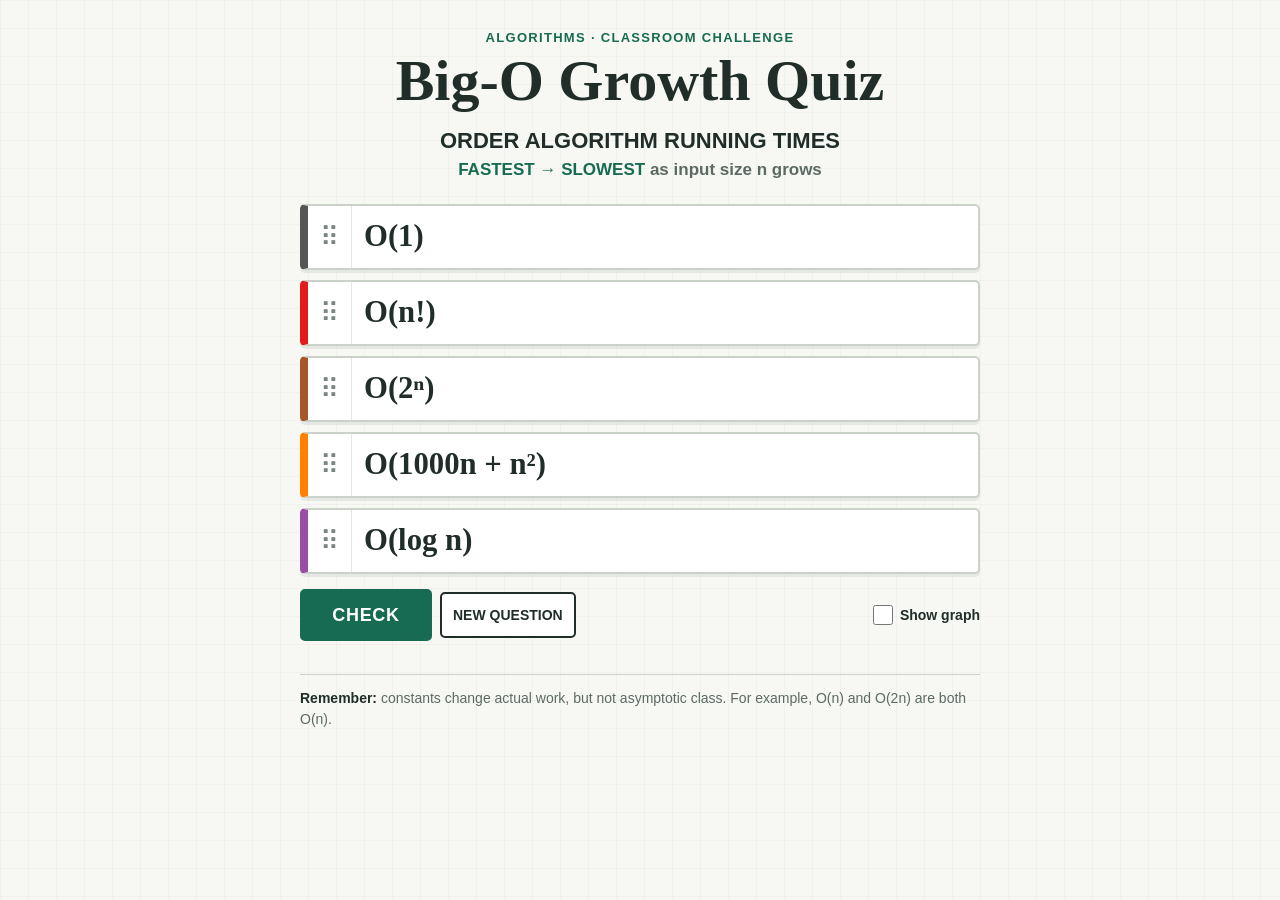
==== commit e92a1c40: "Tools linking to index." ====
--- a/big_o_visualizer.html
+++ b/big_o_visualizer.html
@@ -37,6 +37,8 @@
   .page:not(.graph-visible) header { text-align: center; }
   header { margin-bottom: 24px; }
   .eyebrow { color: var(--green); font-size: 13px; font-weight: 900; letter-spacing: .1em; }
+  .eyebrow a { color: inherit; text-decoration: none; }
+  .eyebrow a:hover, .eyebrow a:focus-visible { text-decoration: underline; text-underline-offset: 3px; }
   h1 { margin: 7px 0 18px; font: 700 clamp(38px, 7vw, 58px)/1 Georgia, "Times New Roman", serif; }
   .instruction { margin: 0; font-size: clamp(17px, 2.7vw, 22px); font-weight: 850; }
   .direction { margin: 6px 0 0; color: var(--muted); font-size: 17px; font-weight: 700; }
@@ -107,7 +109,7 @@
 <body>
 <main class="page">
   <header>
-    <div class="eyebrow">ALGORITHMS · CLASSROOM CHALLENGE</div>
+    <div class="eyebrow"><a href="index.html">ALGORITHMS</a> · CLASSROOM CHALLENGE</div>
     <h1>Big-O Growth Quiz</h1>
     <p class="instruction">ORDER ALGORITHM RUNNING TIMES</p>
     <p class="direction"><span>FASTEST → SLOWEST</span> as input size n grows</p>
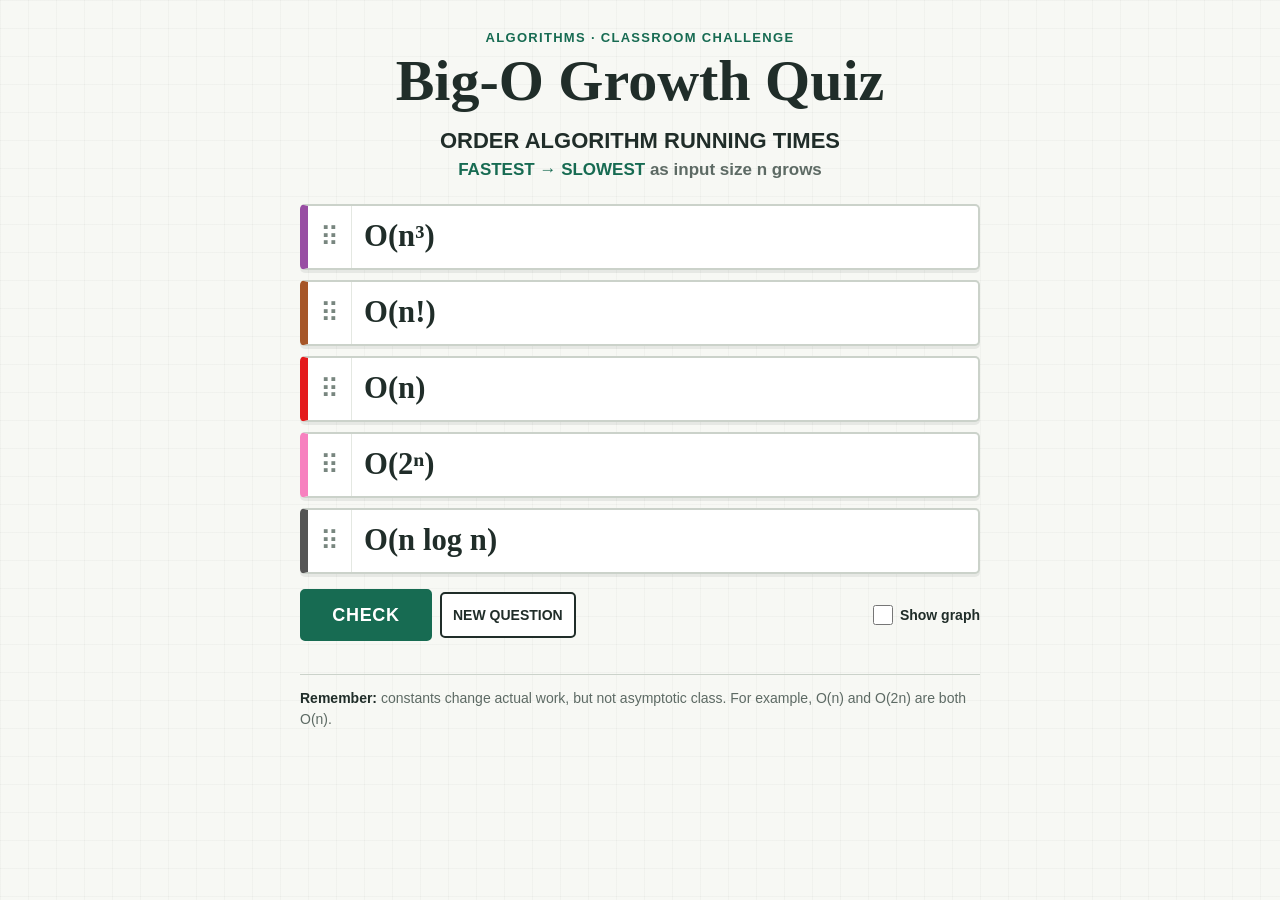
==== commit c2767f8a: "Mobile UI: move graph for O(...) continuously." ====
--- a/big_o_visualizer.html
+++ b/big_o_visualizer.html
@@ -78,7 +78,16 @@
   .scale-toggle { display: inline-flex; flex: 0 0 auto; border: 1px solid var(--line); border-radius: 4px; padding: 2px; background: #fff; }
   .scale-toggle button { min-height: 32px; border: 0; border-radius: 3px; padding: 5px 10px; font-size: 13px; }
   .scale-toggle button[aria-pressed="true"] { color: #fff; background: var(--green); }
-  #question-graph { display: block; width: 100%; height: auto; overflow: visible; }
+  #question-graph {
+    display: block;
+    width: 100%;
+    height: auto;
+    overflow: visible;
+    touch-action: none;
+    user-select: none;
+    -webkit-user-select: none;
+    cursor: grab;
+  }
   .grid { stroke: #dce2dc; stroke-width: 1; }
   .axis { stroke: #46534d; stroke-width: 1.5; }
   .tick { fill: #4e5c55; font: 13px "Avenir Next", Avenir, sans-serif; }
@@ -411,22 +420,28 @@
 }
 
 function onGraphPointerDown(event) {
-  if (event.button !== 0) return;
+  if (event.button !== 0 && event.pointerType !== "touch") return;
   graphDragState = {
     startX: event.clientX,
-    startWindowStart: graphWindowStart
+    startWindowStart: graphWindowStart,
+    lastShift: 0
   };
   event.preventDefault();
-  event.currentTarget.setPointerCapture(event.pointerId);
+  if (event.currentTarget.setPointerCapture) {
+    event.currentTarget.setPointerCapture(event.pointerId);
+  }
   event.currentTarget.style.cursor = "grabbing";
 }
 
 function onGraphPointerMove(event) {
   if (!graphDragState || event.pointerType === "touch" && event.isPrimary === false) return;
-  const deltaX = event.clientX - graphDragState.startX;
-  const shift = Math.round(deltaX / 18);
+  const totalDeltaX = event.clientX - graphDragState.startX;
+  const shift = Math.round(totalDeltaX / 18);
+  if (shift === graphDragState.lastShift) return;
+
   const maxStart = GRAPH_DOMAIN_MAX - GRAPH_WINDOW_SIZE;
   graphWindowStart = clamp(graphDragState.startWindowStart - shift, 1, maxStart);
+  graphDragState.lastShift = shift;
   if (!graphSection.hidden) drawGraph();
 }
 
@@ -434,7 +449,7 @@
   if (!graphDragState) return;
   graphDragState = null;
   event.currentTarget.style.cursor = "grab";
-  if (event.currentTarget.hasPointerCapture(event.pointerId)) {
+  if (event.currentTarget.hasPointerCapture && event.currentTarget.hasPointerCapture(event.pointerId)) {
     event.currentTarget.releasePointerCapture(event.pointerId);
   }
 }
